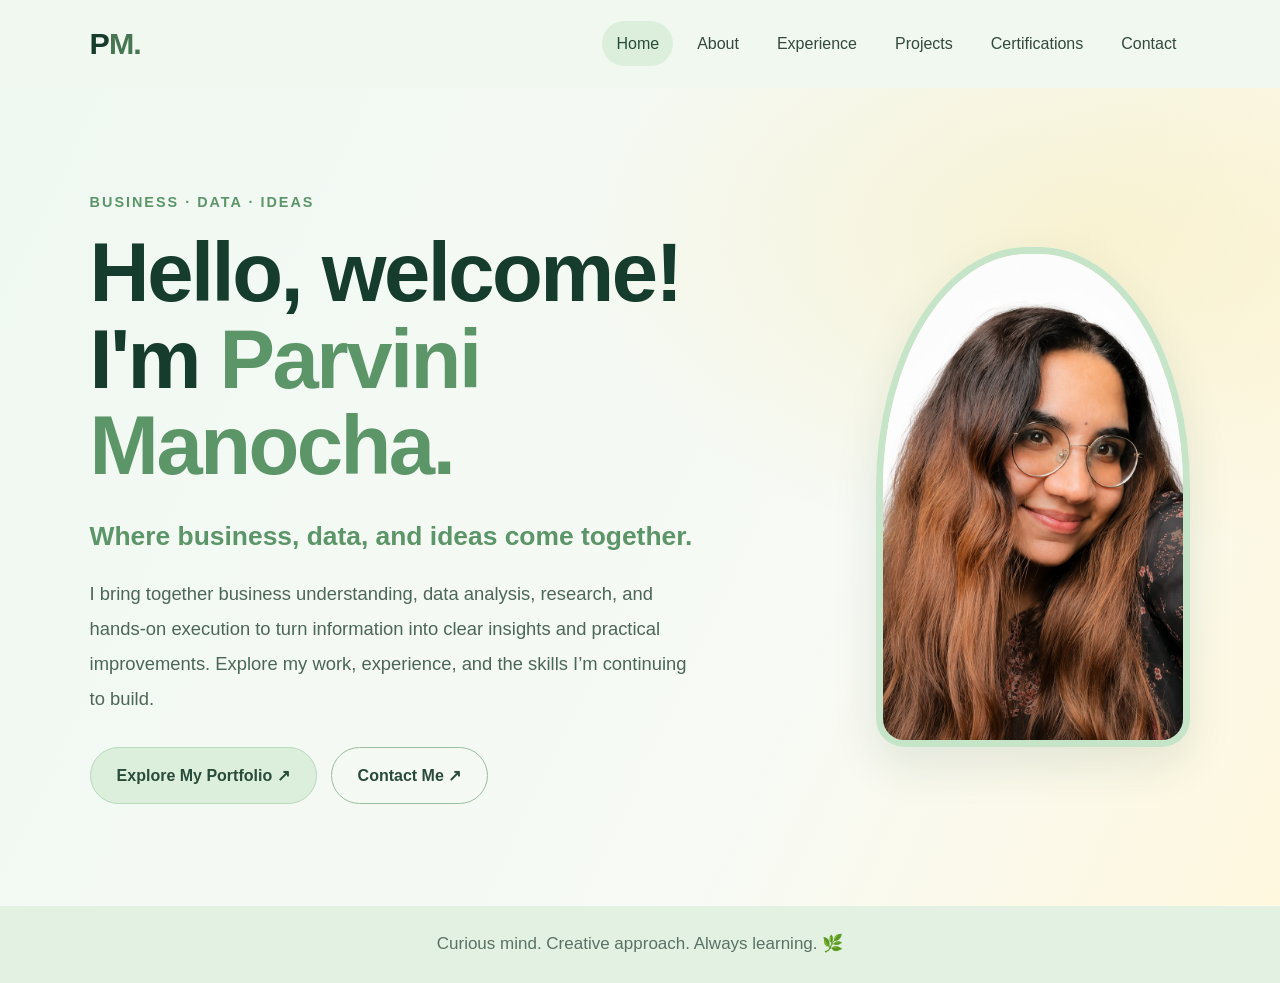
==== home.html @ 128adaef "Create dedicated portfolio home page" ====
<!DOCTYPE html>
<html lang="en">
<head>
  <meta charset="UTF-8">
  <meta name="viewport" content="width=device-width, initial-scale=1.0">
  <title>Home | Parvini Manocha</title>
  <meta name="description" content="Welcome to Parvini Manocha's portfolio — business, data, research, and ideas.">
  <link rel="stylesheet" href="style.css">
  <style>
    .home-hero { min-height: calc(100vh - 82px); display:flex; align-items:center; justify-content:space-between; gap:clamp(36px,7vw,100px); padding:70px 7%; background:radial-gradient(ellipse at 85% 18%,rgba(249,231,164,.42),transparent 34%),linear-gradient(115deg,#f0f8f2 0%,#f7faf5 64%,#fff8df 100%); }
    .home-copy { max-width:720px; }
    .home-copy .eyebrow { font-size:.9rem; }
    .home-copy h1 { color:#153c2c; font-size:clamp(3rem,6.5vw,5.6rem); line-height:1.04; letter-spacing:-2.5px; margin:0 0 24px; }
    .home-copy h1 span { color:#5b9568; }
    .home-lead { color:#5b9568; font-size:clamp(1.25rem,2.2vw,1.65rem); font-weight:750; margin-bottom:18px; }
    .home-intro { max-width:600px; color:#4c6658; font-size:1.15rem; line-height:1.9; margin-bottom:30px; }
    .home-actions { display:flex; flex-wrap:wrap; gap:14px; }
    .home-actions .button { text-decoration:none; }
    .home-actions .button:first-child { background:#dcefdc; border-color:#b9d9bc; }
    .home-actions .button:last-child { background:transparent; border-color:#9cbea1; }
    .home-photo-wrap { flex:0 1 350px; width:min(350px,35%); min-width:245px; }
    .home-photo { display:block; width:100%; height:min(62vh,500px); min-height:340px; object-fit:cover; object-position:center top; border:7px solid #c6e4c8; border-radius:48% 48% 28px 28px; box-shadow:0 18px 45px rgba(21,60,44,.10); }
    .home-note { padding:24px 7%; text-align:center; color:#5b7164; background:#e2f1e2; }
    @media(max-width:760px) { .home-hero { flex-direction:column; align-items:flex-start; padding:48px 7%; } .home-copy h1 { font-size:clamp(2.8rem,12vw,4rem); letter-spacing:-1.5px; } .home-photo-wrap { width:min(310px,82%); min-width:0; align-self:center; } .home-photo { height:360px; min-height:0; } .home-intro { font-size:1.05rem; } }
  </style>
</head>
<body>
  <header class="navbar">
    <a class="logo" href="home.html">PM.</a>
    <nav aria-label="Main navigation">
      <a class="active" aria-current="page" href="home.html">Home</a>
      <a href="index.html#about">About</a>
      <a href="index.html#experience">Experience</a>
      <a href="index.html#projects">Projects</a>
      <a href="index.html#certifications">Certifications</a>
      <a href="index.html#contact">Contact</a>
    </nav>
  </header>
  <main>
    <section class="home-hero">
      <div class="home-copy">
        <p class="eyebrow">BUSINESS · DATA · IDEAS</p>
        <h1>Hello, welcome!<br>I'm <span>Parvini Manocha.</span></h1>
        <p class="home-lead">Where business, data, and ideas come together.</p>
        <p class="home-intro">I bring together business understanding, data analysis, research, and hands-on execution to turn information into clear insights and practical improvements. Explore my work, experience, and the skills I’m continuing to build.</p>
        <div class="home-actions">
          <a class="button" href="index.html#projects">Explore My Portfolio ↗</a>
          <a class="button" href="index.html#contact">Contact Me ↗</a>
        </div>
      </div>
      <div class="home-photo-wrap"><img class="home-photo" src="parviniimg.png" alt="Parvini Manocha"></div>
    </section>
    <div class="home-note">Curious mind. Creative approach. Always learning. 🌿</div>
  </main>
</body>
</html>
---- style.css ----
* {
  box-sizing: border-box;
  margin: 0;
  padding: 0;
}

body {
  font-family: "Segoe UI", Arial, sans-serif;
  background: #faf7ef;
  color: #34483c;
  line-height: 1.7;
}

h1 {
  font-size: clamp(2.5rem, 6vw, 4.5rem);
  line-height: 1.15;
  letter-spacing: -2px;
  margin-bottom: 20px;
}

p {
  font-size: 1.1rem;
}

/* Navigation */
.navbar {
  display: flex;
  justify-content: space-between;
  align-items: center;
  padding: 24px 8%;
  gap: 20px;
}

.logo {
  font-size: 1.8rem;
  font-weight: 800;
  color: #526b57;
  text-decoration: none;
}

nav {
  display: flex;
  flex-wrap: wrap;
  gap: 24px;
}

nav a {
  color: #34483c;
  text-decoration: none;
  font-size: 0.95rem;
}

/* Hero section */
.hero {
  min-height: 75vh;
  padding: 70px 10%;
  display: flex;
  align-items: center;
  justify-content: space-between;
  gap: 50px;
}

.hero-text {
  max-width: 650px;
}

.hero h1 span {
  color: #718b70;
}

.eyebrow {
  color: #718b70;
  font-size: 0.8rem;
  font-weight: 700;
  letter-spacing: 2px;
  margin-bottom: 16px;
}

.tagline {
  font-size: 1.35rem;
  margin-bottom: 16px;
}

.intro {
  max-width: 520px;
  margin-bottom: 28px;
}

.button {
  display: inline-block;
  padding: 13px 24px;
  background: #e9d985;
  color: #34483c;
  text-decoration: none;
  font-weight: 700;
  border-radius: 30px;
}

.hero-image {
  width: 300px;
  min-width: 250px;
}

.profile-photo {
  display: block;
  width: 100%;
  height: 420px;
  object-fit: cover;
  object-position: center;
  background: #eeeadf;
  border: 8px solid #e9d985;
  border-radius: 150px 150px 30px 30px;
}

/* Content sections */
.section {
  padding: 80px 10%;
  max-width: 1200px;
  margin: auto;
}

.section h2 {
  font-size: clamp(2rem, 4vw, 3rem);
  line-height: 1.2;
  margin-bottom: 24px;
}

.info-card,
.project-card {
  padding: 28px;
  margin: 18px 0;
  background: #fffdf8;
  border: 1px solid #e5e4d7;
  border-radius: 20px;
}

.project-grid {
  display: grid;
  grid-template-columns: repeat(auto-fit, minmax(220px, 1fr));
  gap: 20px;
}

.project-card {
  margin: 0;
  border-bottom: 5px solid #d9e2d3;
  overflow: hidden;
}

.project-image {
  display: block;
  width: 100%;
  height: 190px;
  object-fit: contain;
  object-position: center;
  margin: 0 0 22px;
  border-radius: 12px;
  background: #f3f1e9;
}

.project-card span {
  color: #718b70;
  font-size: 0.75rem;
  font-weight: 700;
}

.project-card h3,
.info-card h3 {
  margin: 18px 0 14px;
  line-height: 1.45;
}

.skill-list {
  display: flex;
  flex-wrap: wrap;
  gap: 12px;
}

.skill-list span {
  padding: 10px 18px;
  background: #e3e9dc;
  border-radius: 25px;
}

.contact {
  background: #eef0e7;
  border-radius: 30px;
  margin-bottom: 50px;
}

.contact p:not(.eyebrow) {
  margin-bottom: 24px;
}

.contact-buttons {
  display: flex;
  flex-direction: column;
  align-items: flex-start;
  gap: 14px;
}

footer {
  text-align: center;
  padding: 30px;
  color: #718b70;
}

@media (max-width: 700px) {
  .navbar {
    flex-direction: column;
  }

  nav {
    justify-content: center;
    gap: 14px;
  }

  .hero {
    flex-direction: column;
    text-align: center;
    padding: 45px 7%;
  }

  .hero-image {
    width: min(300px, 100%);
  }

  .section {
    padding: 55px 7%;
  }
}




/* Refined portfolio hero design */
body {
  background: #f5faf6;
  color: #153c2c;
  font-family: "Segoe UI", Arial, sans-serif;
}

.navbar {
  padding: 18px 7%;
  background: rgba(245, 250, 246, 0.96);
}

.logo {
  color: #153c2c;
  font-size: 1.55rem;
  letter-spacing: -1px;
}

.logo::first-letter {
  color: #153c2c;
}

nav {
  gap: 10px;
  align-items: center;
}

nav a {
  font-size: 0.86rem;
  padding: 9px 14px;
  border-radius: 24px;
  transition: background 0.2s ease, color 0.2s ease;
}

nav a:hover,
nav a:focus-visible {
  background: #153c2c;
  color: #fffdf8;
}

.hero {
  position: relative;
  overflow: hidden;
  min-height: 660px;
  padding: 68px 7% 76px;
  gap: clamp(32px, 6vw, 80px);
  background:
    radial-gradient(ellipse at 83% 20%, rgba(249, 231, 164, 0.48), transparent 34%),
    linear-gradient(115deg, #f0f8f2 0%, #f7faf5 64%, #fff8df 100%);
}

.hero-text {
  flex: 1 1 58%;
  max-width: 680px;
  position: relative;
  z-index: 1;
}

.availability {
  display: inline-flex;
  align-items: center;
  gap: 8px;
  margin-bottom: 22px;
  padding: 7px 14px;
  border-radius: 24px;
  background: #e3f1e7;
  color: #47795b;
  font-size: 0.82rem;
  font-weight: 650;
}

.availability-dot {
  width: 7px;
  height: 7px;
  border-radius: 50%;
  background: #e8a34c;
}

.hero h1 {
  color: #153c2c;
  font-size: clamp(2.55rem, 5.2vw, 4.25rem);
  font-weight: 800;
  letter-spacing: -2.1px;
  line-height: 1.08;
  margin-bottom: 22px;
}

.hero h1 .wave {
  color: inherit;
  white-space: nowrap;
}

.hero h1 .highlight {
  color: #153c2c;
  background: linear-gradient(transparent 66%, #f3c54b 66%, #f3c54b 91%, transparent 91%);
}

.tagline {
  color: #5c8b68;
  font-size: 1.17rem;
  font-weight: 750;
  margin-bottom: 12px;
}

.intro {
  max-width: 540px;
  color: #4c6658;
  font-size: 1rem;
  line-height: 1.75;
  margin-bottom: 24px;
}

.hero-actions {
  display: flex;
  flex-wrap: wrap;
  align-items: center;
  gap: 12px;
  margin-bottom: 26px;
}

.button {
  padding: 12px 22px;
  border: 1.5px solid #153c2c;
  font-size: 0.92rem;
  transition: transform 0.2s ease, box-shadow 0.2s ease;
}

.button:hover {
  transform: translateY(-2px);
  box-shadow: 0 7px 16px rgba(21, 60, 44, 0.12);
}

.button-primary {
  background: #153c2c;
  color: #fffdf8;
  border-color: #153c2c;
}

.button-secondary {
  background: #fffdf8;
  color: #153c2c;
}

.hero-stats {
  display: flex;
  flex-wrap: wrap;
  gap: 10px;
}

.stat-card {
  display: flex;
  flex-direction: column;
  gap: 2px;
  min-width: 112px;
  padding: 12px 15px;
  background: rgba(255, 255, 255, 0.88);
  border: 1px solid #dce9df;
  border-radius: 14px;
}

.stat-card strong {
  color: #153c2c;
  font-size: 1.2rem;
  line-height: 1.3;
}

.stat-card span {
  color: #5b7164;
  font-size: 0.75rem;
  line-height: 1.35;
}

.hero-image {
  position: relative;
  flex: 0 1 330px;
  width: min(330px, 34%);
  min-width: 250px;
  margin: 16px 12px 0 0;
}

.profile-frame {
  padding: 0;
  border: 0;
  border-radius: 0;
  background: transparent;
}

.profile-photo {
  width: 100%;
  height: 390px;
  object-fit: cover;
  object-position: center top;
  background: linear-gradient(155deg, #4d7b5c, #153c2c);
  border: 6px solid #f3bd3d;
  border-radius: 48% 48% 26px 26px;
  box-shadow: 0 12px 35px rgba(21, 60, 44, 0.08);
}

.floating-badge {
  position: absolute;
  z-index: 2;
  padding: 10px 13px;
  background: #fff;
  color: #294b39;
  border: 1px solid rgba(21, 60, 44, 0.06);
  border-radius: 13px;
  box-shadow: 0 8px 22px rgba(33, 59, 43, 0.13);
  font-size: 0.76rem;
  font-weight: 750;
  white-space: nowrap;
}

.badge-top {
  top: 17%;
  left: -18%;
}

.badge-right {
  right: -10%;
  bottom: 22%;
}

.badge-bottom {
  bottom: 8%;
  left: -12%;
}

.section {
  color: #34483c;
}

.contact-buttons {
  display: flex;
  flex-direction: column;
  align-items: flex-start;
  gap: 14px;
}

@media (max-width: 850px) {
  .hero {
    min-height: auto;
    padding: 52px 7% 60px;
    gap: 38px;
  }

  .hero-image {
    width: 290px;
    min-width: 220px;
    flex-basis: 290px;
  }

  .profile-photo {
    height: 340px;
  }

  .badge-top {
    left: -8%;
  }

  .badge-right {
    right: -5%;
  }
}

@media (max-width: 700px) {
  .navbar {
    flex-direction: column;
    padding: 18px 6%;
  }

  nav {
    justify-content: center;
    gap: 4px;
  }

  nav a {
    padding: 8px 10px;
    font-size: 0.8rem;
  }

  .hero {
    flex-direction: column;
    align-items: stretch;
    text-align: left;
    padding: 42px 7% 54px;
  }

  .hero-text {
    max-width: none;
  }

  .hero h1 {
    font-size: clamp(2.45rem, 10vw, 3.5rem);
    letter-spacing: -1.5px;
  }

  .hero-image {
    width: min(300px, 82%);
    min-width: 0;
    flex: none;
    align-self: center;
    margin: 18px 0 8px;
  }

  .profile-photo {
    height: 350px;
  }

  .hero-stats {
    gap: 8px;
  }

  .stat-card {
    min-width: 0;
    flex: 1 1 28%;
    padding: 10px;
  }

  .stat-card span {
    font-size: 0.7rem;
  }

  .badge-top {
    left: -12%;
  }

  .badge-right {
    right: -12%;
  }

  .badge-bottom {
    left: -10%;
  }
}

@media (max-width: 390px) {
  .floating-badge {
    font-size: 0.68rem;
    padding: 8px 10px;
  }

  .badge-top {
    left: -8%;
  }

  .badge-right {
    right: -7%;
  }
}


/* Larger typography and light-green portfolio theme */
:root {
  color-scheme: light;
}

body {
  background: #f0f8f0;
  color: #294b39;
  font-size: 17px;
}

.navbar {
  background: #f0f8f0;
}

.logo {
  font-size: 1.9rem;
  color: #477653;
}

nav a {
  font-size: 1rem;
}

.eyebrow {
  color: #5b9568;
  font-size: 0.9rem;
}

.tagline {
  font-size: 1.45rem;
}

.intro,
.section > p:not(.eyebrow),
.info-card p,
.project-card p,
.certification-note {
  font-size: 1.15rem;
  line-height: 1.85;
}

.section {
  padding-top: 94px;
  padding-bottom: 94px;
}

.section h2 {
  font-size: clamp(2.25rem, 4.4vw, 3.3rem);
  color: #294b39;
  margin-bottom: 30px;
}

.info-card,
.project-card {
  background: #fbfff9;
  border-color: #d5e7d5;
  padding: 32px;
  border-radius: 22px;
}

.info-card h3,
.project-card h3 {
  font-size: 1.4rem;
}

.project-card span {
  font-size: 0.85rem;
  color: #5b9568;
}

.project-category {
  font-size: 1.55rem;
  margin: 28px 0 18px;
}

.skill-list span {
  background: #dcefdc;
  font-size: 1.05rem;
  padding: 12px 20px;
}

.contact {
  background: #e2f1e2;
}

.button {
  font-size: 1rem;
  background: #d5ebd5;
  color: #294b39;
  border-color: #b9d9bc;
  padding: 14px 26px;
}

.hero h1 span {
  color: #5b9568;
}

.profile-photo {
  border-color: #c6e4c8;
}

.project-card {
  border-bottom-color: #c6e4c8;
}

@media (max-width: 700px) {
  body {
    font-size: 16px;
  }

  .section {
    padding-top: 65px;
    padding-bottom: 65px;
  }

  .section h2 {
    font-size: clamp(2rem, 8vw, 2.7rem);
  }

  .info-card,
  .project-card {
    padding: 24px;
  }

  .intro,
  .section > p:not(.eyebrow),
  .info-card p,
  .project-card p,
  .certification-note {
    font-size: 1.05rem;
  }
}


/* Highlight the current navigation section */
nav a {
  transition: background-color 0.2s ease, color 0.2s ease;
}

nav a.active,
nav a[aria-current="location"] {
  background: #20cfe0;
  color: #10202b;
  border-radius: 24px;
}

nav a.active:hover,
nav a[aria-current="location"]:hover {
  background: #20cfe0;
  color: #10202b;
}


/* Warm yellow active navigation and smooth scrolling */
html {
  scroll-behavior: smooth;
  scroll-padding-top: 24px;
}

nav a.active,
nav a[aria-current="location"] {
  background: #f3d66b;
  color: #294b39;
  border-radius: 24px;
}

nav a.active:hover,
nav a[aria-current="location"]:hover {
  background: #f3d66b;
  color: #294b39;
}

@media (prefers-reduced-motion: reduce) {
  html {
    scroll-behavior: auto;
  }
}


/* Set the active navigation highlight to light green */
nav a.active,
nav a[aria-current="location"] {
  background: #dcefdc;
  color: #294b39;
  border-radius: 24px;
}

nav a.active:hover,
nav a[aria-current="location"]:hover {
  background: #dcefdc;
  color: #294b39;
}
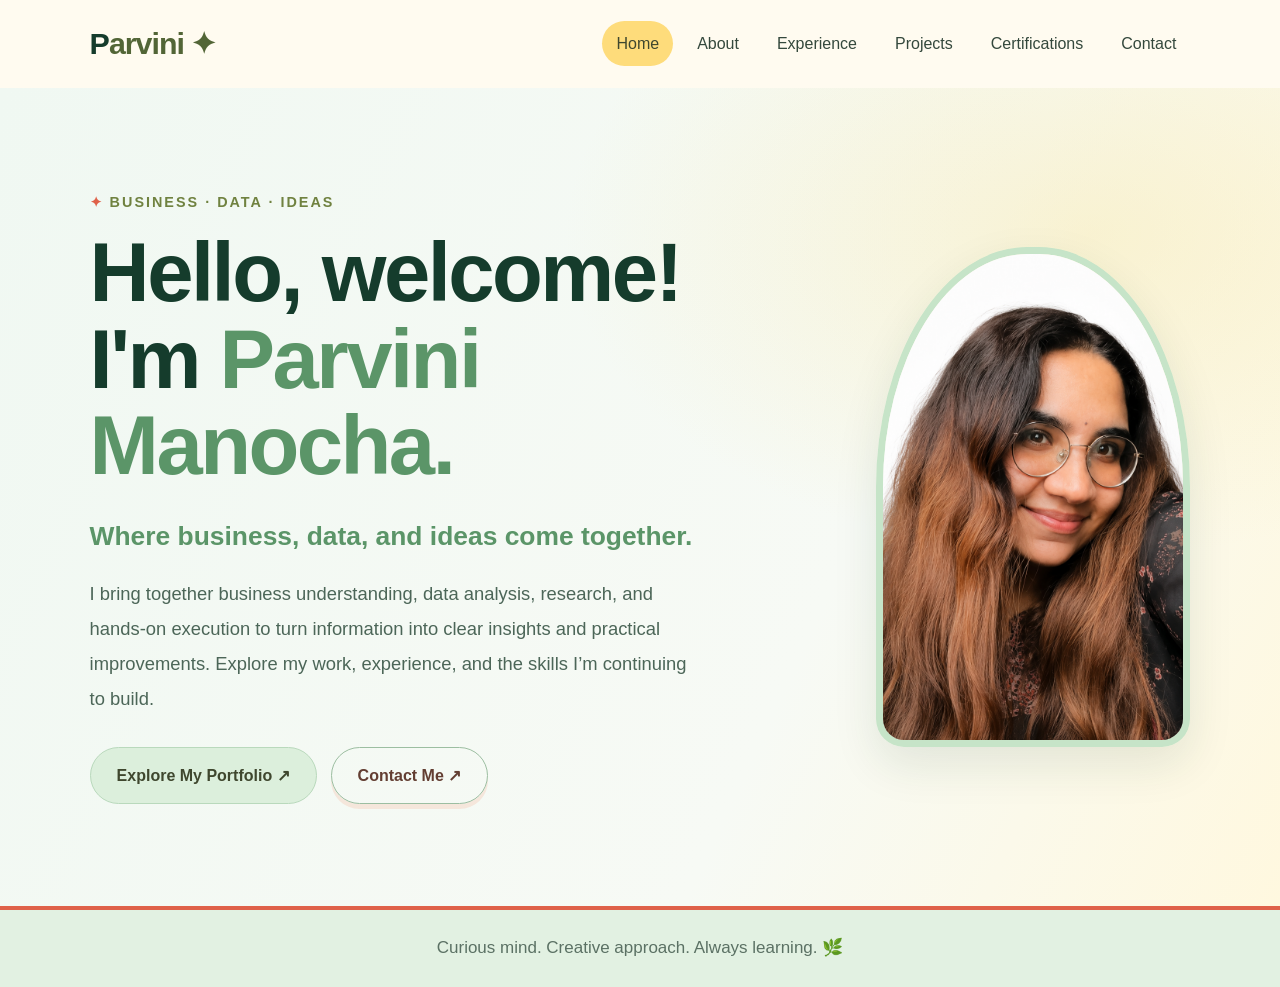
==== commit 465bde3f: "Replace PM logo with Parvini and coral sparkle" ====
--- a/home.html
+++ b/home.html
@@ -26,7 +26,7 @@
 </head>
 <body>
   <header class="navbar">
-    <a class="logo" href="home.html">PM.</a>
+    <a class="logo" href="home.html" aria-label="Parvini home">Parvini <span class="logo-sparkle">✦</span></a>
     <nav aria-label="Main navigation">
       <a class="active" aria-current="page" href="home.html">Home</a>
       <a href="index.html#about">About</a>
--- a/style.css
+++ b/style.css
@@ -777,3 +777,203 @@
   background: #dcefdc;
   color: #294b39;
 }
+
+
+/* June-inspired palette: Sweet Daisy, Honeysuckle, Fuzzy Peach, Moss Green, Sage, Coral Blush */
+body {
+  background: #FFFBF0;
+  color: #3f472e;
+}
+
+.navbar {
+  background: #FFFBF0;
+}
+
+.logo,
+.hero h1,
+.section h2,
+.info-card h3,
+.project-card h3 {
+  color: #526536;
+}
+
+.hero {
+  background:
+    radial-gradient(ellipse at 83% 20%, rgba(254, 220, 123, 0.35), transparent 35%),
+    linear-gradient(115deg, #FFFBF0 0%, #FFFBF0 62%, #fff2d0 100%);
+}
+
+.hero h1 span,
+.eyebrow,
+.tagline,
+.project-card span,
+footer {
+  color: #708240;
+}
+
+.button {
+  background: #FEDC7B;
+  color: #3f472e;
+  border-color: #e9c65f;
+}
+
+.button-primary {
+  background: #708240;
+  color: #FFFBF0;
+  border-color: #708240;
+}
+
+.button-secondary {
+  background: #FEDC7B;
+  color: #3f472e;
+  border-color: #e9c65f;
+}
+
+.profile-photo {
+  border-color: #FEDC7B;
+  background: #ABBA72;
+}
+
+.info-card,
+.project-card {
+  background: #fffdf7;
+  border-color: #e8e2c9;
+}
+
+.project-card {
+  border-bottom-color: #ABBA72;
+}
+
+.project-image {
+  background: #f5f0df;
+}
+
+.skill-list span {
+  background: #ABBA72;
+  color: #303a20;
+}
+
+.contact {
+  background: #e8edda;
+}
+
+.contact .button {
+  background: #FEDC7B;
+  border-color: #e9c65f;
+  color: #3f472e;
+}
+
+nav a:hover,
+nav a:focus-visible {
+  background: #ABBA72;
+  color: #303a20;
+}
+
+nav a.active,
+nav a[aria-current="location"],
+nav a[aria-current="page"] {
+  background: #FEDC7B;
+  color: #3f472e;
+  border-radius: 24px;
+}
+
+nav a.active:hover,
+nav a[aria-current="location"]:hover,
+nav a[aria-current="page"]:hover {
+  background: #FEDC7B;
+  color: #3f472e;
+}
+
+.home-hero {
+  background:
+    radial-gradient(ellipse at 85% 18%, rgba(254, 220, 123, 0.35), transparent 34%),
+    linear-gradient(115deg, #FFFBF0 0%, #FFFBF0 64%, #fff2d0 100%);
+}
+
+.home-copy h1,
+.home-copy h1 span {
+  color: #708240;
+}
+
+.home-lead {
+  color: #708240;
+}
+
+.home-actions .button:first-child {
+  background: #FEDC7B;
+  border-color: #e9c65f;
+}
+
+.home-actions .button:last-child {
+  background: transparent;
+  border-color: #ABBA72;
+}
+
+.home-photo {
+  border-color: #ABBA72;
+}
+
+.home-note {
+  color: #3f472e;
+  background: #ABBA72;
+}
+
+@media (max-width: 700px) {
+  .hero {
+    background:
+      radial-gradient(ellipse at 83% 20%, rgba(254, 220, 123, 0.25), transparent 35%),
+      linear-gradient(115deg, #FFFBF0 0%, #FFFBF0 62%, #fff2d0 100%);
+  }
+}
+
+
+/* Add peach and coral accents without changing the overall palette */
+.hero .button,
+.home-actions .button:last-child {
+  box-shadow: 0 5px 0 rgba(244, 144, 105, 0.18);
+}
+
+.hero .eyebrow::before,
+.home-copy .eyebrow::before {
+  content: "✦ ";
+  color: #DF6149;
+}
+
+.info-card {
+  box-shadow: inset 4px 0 0 #F49069;
+}
+
+.project-card:nth-of-type(2n) {
+  box-shadow: inset 4px 0 0 #F49069;
+}
+
+.project-card:nth-of-type(3n) {
+  box-shadow: inset 4px 0 0 #DF6149;
+}
+
+.project-card span {
+  display: inline-block;
+  background: #FCE4D9;
+  color: #984a37;
+  border-radius: 999px;
+  padding: 5px 10px;
+}
+
+.contact {
+  border-top: 4px solid #DF6149;
+}
+
+.home-note {
+  border-top: 4px solid #DF6149;
+}
+
+.home-actions .button:last-child {
+  background: #FCE4D9;
+  border-color: #F49069;
+  color: #633e32;
+}
+
+nav a:hover,
+nav a:focus-visible {
+  box-shadow: inset 0 -3px 0 #F49069;
+}
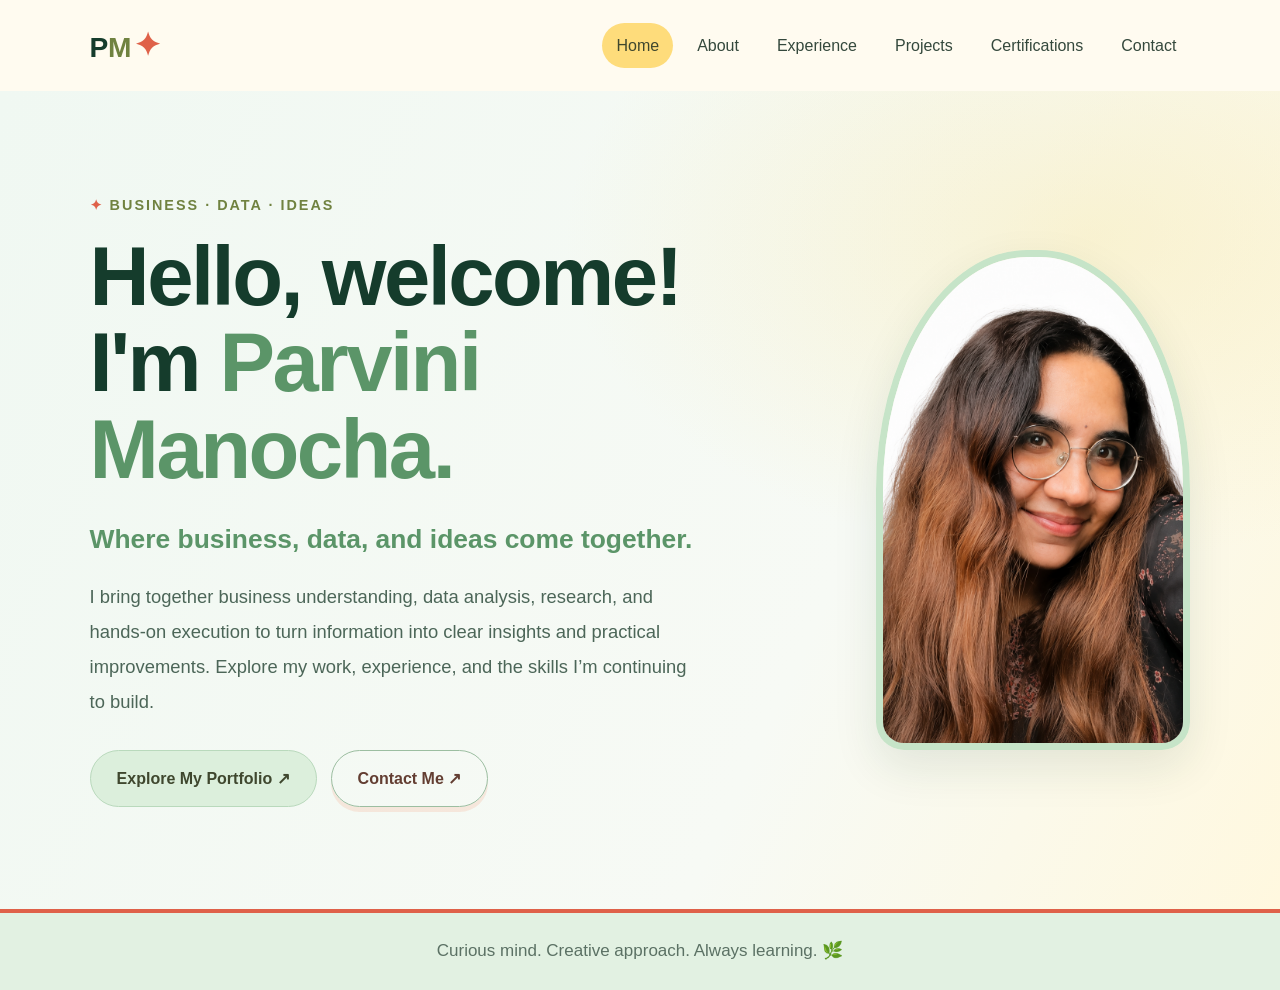
==== commit a86efcc4: "Change home logo to PM with sparkle" ====
--- a/home.html
+++ b/home.html
@@ -26,7 +26,7 @@
 </head>
 <body>
   <header class="navbar">
-    <a class="logo" href="home.html" aria-label="Parvini home">Parvini <span class="logo-sparkle">✦</span></a>
+    <a class="logo" href="home.html" aria-label="Parvini home">PM<span class="logo-sparkle">✦</span></a>
     <nav aria-label="Main navigation">
       <a class="active" aria-current="page" href="home.html">Home</a>
       <a href="index.html#about">About</a>
--- a/style.css
+++ b/style.css
@@ -977,3 +977,19 @@
 nav a:focus-visible {
   box-shadow: inset 0 -3px 0 #F49069;
 }
+
+
+/* Wordmark: Parvini with a coral-blush sparkle */
+.navbar .logo {
+  color: #708240;
+  font-size: clamp(1.35rem, 2.2vw, 1.8rem);
+  letter-spacing: -0.5px;
+  white-space: nowrap;
+}
+.navbar .logo-sparkle {
+  color: #DF6149;
+  display: inline-block;
+  font-size: 1.15em;
+  margin-left: 3px;
+  vertical-align: 0.02em;
+}
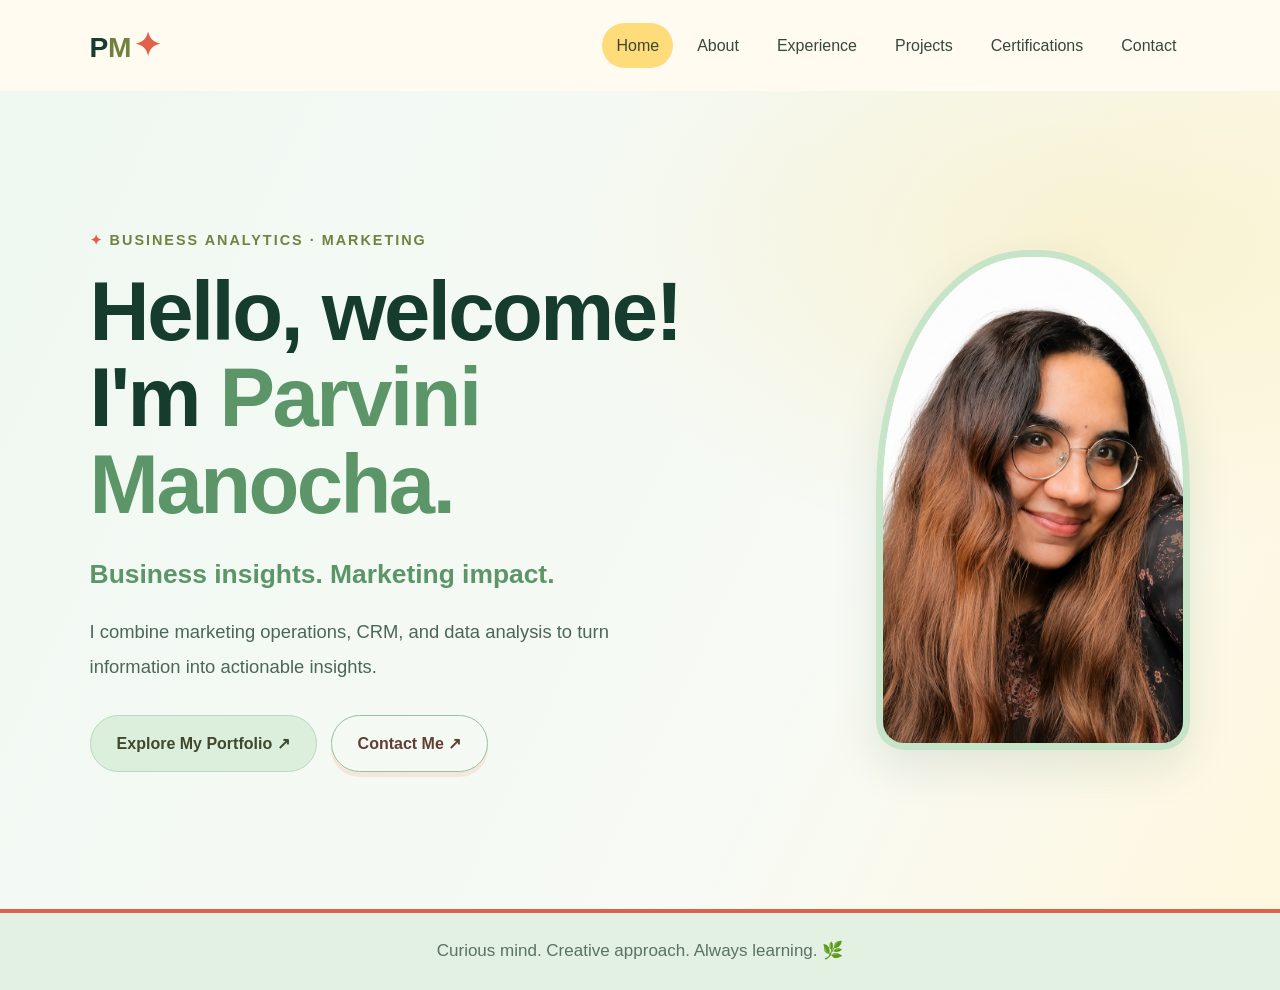
==== commit 7f9679be: "Refresh portfolio landing page content and PM logo" ====
--- a/home.html
+++ b/home.html
@@ -39,10 +39,10 @@
   <main>
     <section class="home-hero">
       <div class="home-copy">
-        <p class="eyebrow">BUSINESS · DATA · IDEAS</p>
+        <p class="eyebrow">BUSINESS ANALYTICS · MARKETING</p>
         <h1>Hello, welcome!<br>I'm <span>Parvini Manocha.</span></h1>
-        <p class="home-lead">Where business, data, and ideas come together.</p>
-        <p class="home-intro">I bring together business understanding, data analysis, research, and hands-on execution to turn information into clear insights and practical improvements. Explore my work, experience, and the skills I’m continuing to build.</p>
+        <p class="home-lead">Business insights. Marketing impact.</p>
+        <p class="home-intro">I combine marketing operations, CRM, and data analysis to turn information into actionable insights.</p>
         <div class="home-actions">
           <a class="button" href="index.html#projects">Explore My Portfolio ↗</a>
           <a class="button" href="index.html#contact">Contact Me ↗</a>
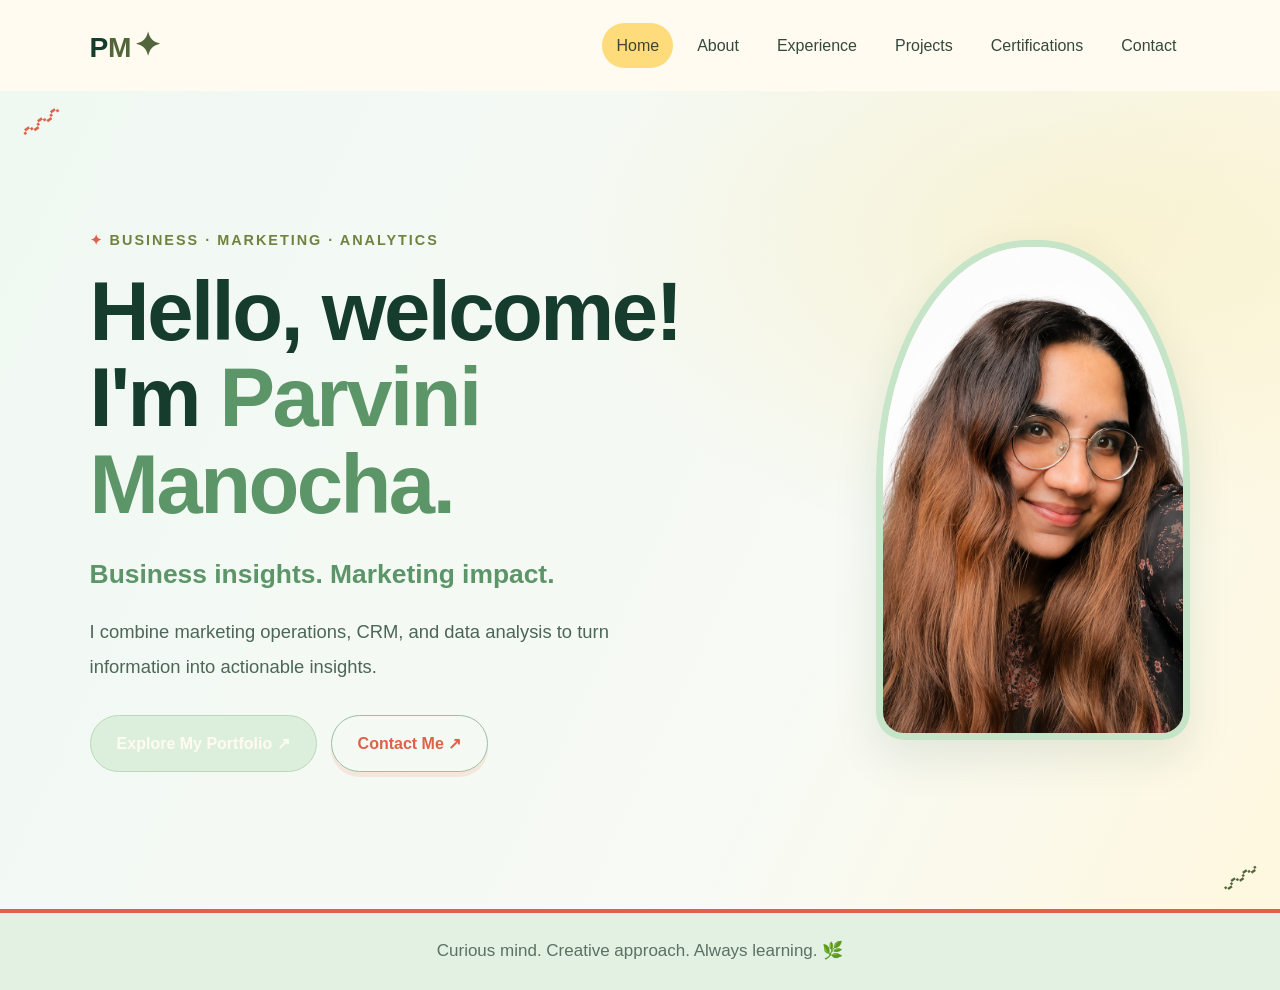
==== commit 25169303: "Update portfolio subtitle order" ====
--- a/home.html
+++ b/home.html
@@ -39,7 +39,7 @@
   <main>
     <section class="home-hero">
       <div class="home-copy">
-        <p class="eyebrow">BUSINESS ANALYTICS · MARKETING</p>
+        <p class="eyebrow">BUSINESS · MARKETING · ANALYTICS</p>
         <h1>Hello, welcome!<br>I'm <span>Parvini Manocha.</span></h1>
         <p class="home-lead">Business insights. Marketing impact.</p>
         <p class="home-intro">I combine marketing operations, CRM, and data analysis to turn information into actionable insights.</p>
--- a/style.css
+++ b/style.css
@@ -987,9 +987,49 @@
   white-space: nowrap;
 }
 .navbar .logo-sparkle {
-  color: #DF6149;
+  color: #52663B;
   display: inline-block;
   font-size: 1.15em;
   margin-left: 3px;
   vertical-align: 0.02em;
 }
+
+
+/* Portfolio refinements: compact dark-green PM mark, coral accents, lifted hero and larger portrait */
+.navbar .logo { color: #52663B; }
+.navbar .logo-sparkle { color: #52663B; }
+.home-hero, .hero {
+  padding-top: 34px;
+  padding-bottom: 44px;
+  align-items: center;
+}
+.home-photo { width: min(360px, 34vw); max-width: 100%; border-color: #DF6149; }
+.home-photo-wrap { transform: translateY(-10px); }
+.home-actions .button:first-child, .hero .button, .button {
+  background: #DF6149;
+  border-color: #DF6149;
+  color: #FFFBF0;
+}
+.home-actions .button:last-child { background: transparent; border-color: #DF6149; color: #DF6149; }
+.home-note { border-top-color: #DF6149; }
+.home-hero { background: radial-gradient(ellipse at 85% 18%, rgba(223, 97, 73, 0.13), transparent 34%), #FFFBF0; }
+@media (max-width: 700px) { .home-photo { width: min(320px, 78vw); } }
+/* Corner doodles, deliberately kept away from the main text and portrait */
+.home-hero { position: relative; overflow: hidden; }
+.home-hero::before, .home-hero::after { position: absolute; pointer-events: none; z-index: 0; font-family: cursive; font-weight: 400; line-height: 1; }
+.home-hero::before { content: "〰"; top: 12px; left: 22px; color: #DF6149; font-size: 42px; transform: rotate(-35deg); }
+.home-hero::after { content: "〰"; right: 22px; bottom: 14px; color: #52663B; font-size: 38px; transform: rotate(145deg); }
+.home-copy, .home-photo-wrap { position: relative; z-index: 1; }
+
+
+/* Separate the greeting from the name in the main hero */
+.hero h1 .hero-greeting {
+  display: block;
+  font-size: 0.72em;
+  line-height: 1.15;
+  letter-spacing: -1px;
+  color: #153c2c;
+}
+.hero h1 .hero-name {
+  display: block;
+}
